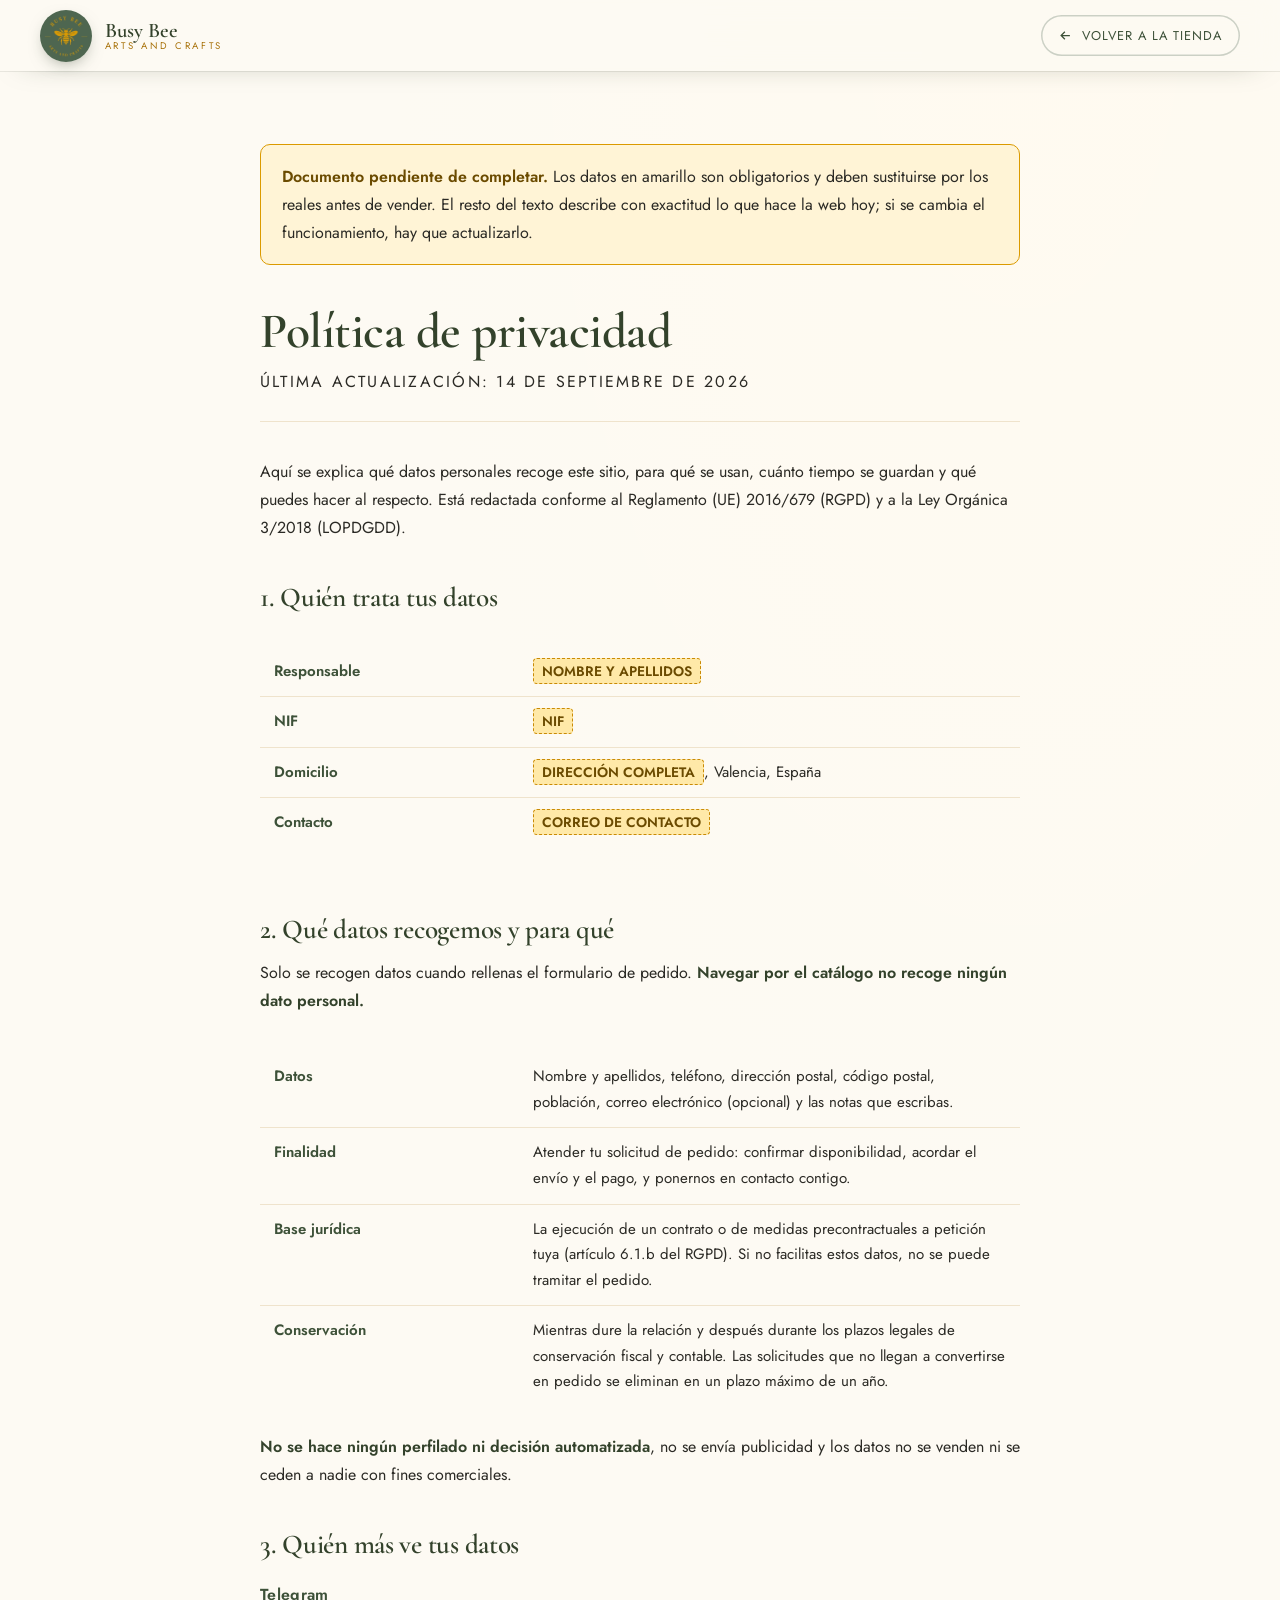
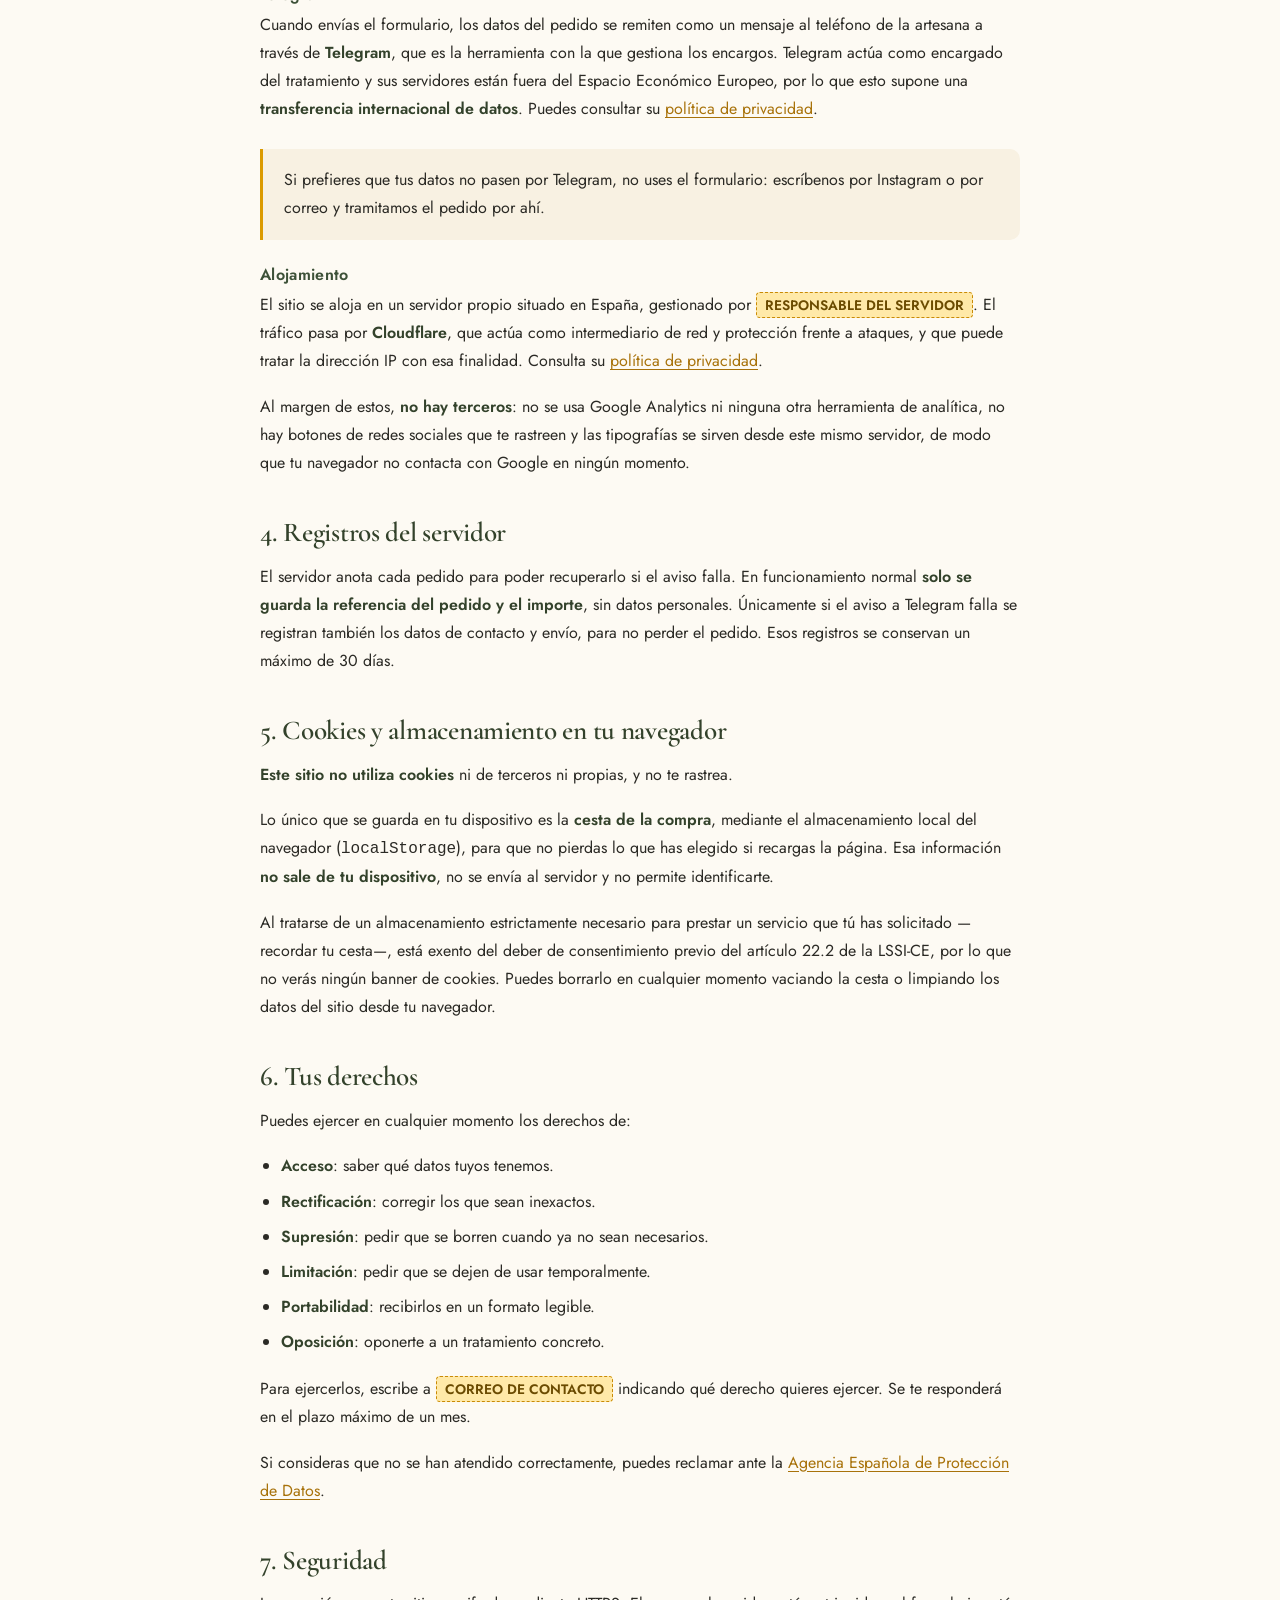
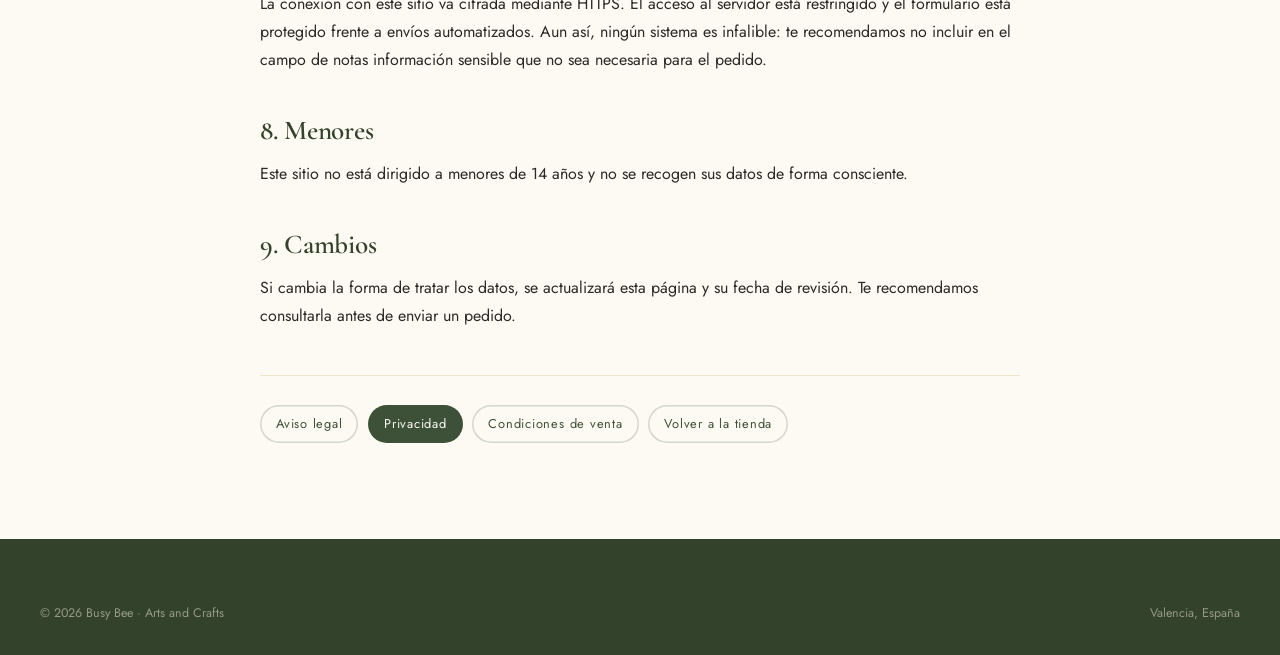
==== public/privacidad.html @ 86639391 "Documentos legales, fuentes propias y minimización de datos Se añaden las tres páginas que exige ven" ====
<!DOCTYPE html>
<html lang="es">
<head>
<meta charset="utf-8">
<meta name="viewport" content="width=device-width,initial-scale=1">
<title>Política de privacidad · Busy Bee</title>
<meta name="description" content="Qué datos recoge busybee.loco-space.com, para qué se usan, con quién se comparten y cómo ejercer tus derechos.">
<meta name="robots" content="noindex,follow">
<meta name="theme-color" content="#3d5138">
<link rel="icon" href="assets/img/logo.jpg">
<link rel="stylesheet" href="assets/css/fuentes.css">
<link rel="stylesheet" href="assets/css/style.css">
</head>
<body>

<header class="cabecera pegada">
  <div class="contenedor cabecera__fila">
    <a href="/" class="marca" aria-label="Busy Bee, inicio">
      <img class="marca__logo" src="assets/img/logo.jpg" alt="" width="52" height="52">
      <span class="marca__texto">
        <span class="marca__nombre">Busy Bee</span>
        <span class="marca__lema">Arts and Crafts</span>
      </span>
    </a>
    <a href="/" class="volver">
      <svg viewBox="0 0 24 24" fill="none" stroke="currentColor" stroke-width="2" aria-hidden="true"><path d="M19 12H5M11 18l-6-6 6-6"/></svg>
      Volver a la tienda
    </a>
  </div>
</header>

<main class="doc">
  <div class="doc__caja">

    <div class="borrador">
      <p><strong>Documento pendiente de completar.</strong> Los datos en amarillo son
      obligatorios y deben sustituirse por los reales antes de vender. El resto del
      texto describe con exactitud lo que hace la web hoy; si se cambia el
      funcionamiento, hay que actualizarlo.</p>
    </div>

    <h1>Política de privacidad</h1>
    <p class="doc__fecha">Última actualización: 14 de septiembre de 2026</p>

    <p>
      Aquí se explica qué datos personales recoge este sitio, para qué se usan, cuánto
      tiempo se guardan y qué puedes hacer al respecto. Está redactada conforme al
      Reglamento (UE) 2016/679 (RGPD) y a la Ley Orgánica 3/2018 (LOPDGDD).
    </p>

    <h2>1. Quién trata tus datos</h2>
    <div class="tabla-envoltorio">
      <table>
        <tbody>
          <tr><th>Responsable</th><td><span class="pendiente">NOMBRE Y APELLIDOS</span></td></tr>
          <tr><th>NIF</th><td><span class="pendiente">NIF</span></td></tr>
          <tr><th>Domicilio</th><td><span class="pendiente">DIRECCIÓN COMPLETA</span>, Valencia, España</td></tr>
          <tr><th>Contacto</th><td><span class="pendiente">CORREO DE CONTACTO</span></td></tr>
        </tbody>
      </table>
    </div>

    <h2>2. Qué datos recogemos y para qué</h2>
    <p>
      Solo se recogen datos cuando rellenas el formulario de pedido. <strong>Navegar por
      el catálogo no recoge ningún dato personal.</strong>
    </p>

    <div class="tabla-envoltorio">
      <table>
        <tbody>
          <tr>
            <th>Datos</th>
            <td>Nombre y apellidos, teléfono, dirección postal, código postal, población,
            correo electrónico (opcional) y las notas que escribas.</td>
          </tr>
          <tr>
            <th>Finalidad</th>
            <td>Atender tu solicitud de pedido: confirmar disponibilidad, acordar el envío
            y el pago, y ponernos en contacto contigo.</td>
          </tr>
          <tr>
            <th>Base jurídica</th>
            <td>La ejecución de un contrato o de medidas precontractuales a petición
            tuya (artículo 6.1.b del RGPD). Si no facilitas estos datos, no se puede
            tramitar el pedido.</td>
          </tr>
          <tr>
            <th>Conservación</th>
            <td>Mientras dure la relación y después durante los plazos legales de
            conservación fiscal y contable. Las solicitudes que no llegan a convertirse
            en pedido se eliminan en un plazo máximo de un año.</td>
          </tr>
        </tbody>
      </table>
    </div>

    <p>
      <strong>No se hace ningún perfilado ni decisión automatizada</strong>, no se envía
      publicidad y los datos no se venden ni se ceden a nadie con fines comerciales.
    </p>

    <h2>3. Quién más ve tus datos</h2>

    <h3>Telegram</h3>
    <p>
      Cuando envías el formulario, los datos del pedido se remiten como un mensaje al
      teléfono de la artesana a través de <strong>Telegram</strong>, que es la
      herramienta con la que gestiona los encargos. Telegram actúa como encargado del
      tratamiento y sus servidores están fuera del Espacio Económico Europeo, por lo que
      esto supone una <strong>transferencia internacional de datos</strong>. Puedes
      consultar su
      <a href="https://telegram.org/privacy" target="_blank" rel="noopener noreferrer">política de privacidad</a>.
    </p>
    <div class="doc__nota">
      <p>
        Si prefieres que tus datos no pasen por Telegram, no uses el formulario:
        escríbenos por Instagram o por correo y tramitamos el pedido por ahí.
      </p>
    </div>

    <h3>Alojamiento</h3>
    <p>
      El sitio se aloja en un servidor propio situado en España, gestionado por
      <span class="pendiente">RESPONSABLE DEL SERVIDOR</span>. El tráfico pasa por
      <strong>Cloudflare</strong>, que actúa como intermediario de red y protección
      frente a ataques, y que puede tratar la dirección IP con esa finalidad. Consulta su
      <a href="https://www.cloudflare.com/privacypolicy/" target="_blank" rel="noopener noreferrer">política de privacidad</a>.
    </p>
    <p>
      Al margen de estos, <strong>no hay terceros</strong>: no se usa Google Analytics ni
      ninguna otra herramienta de analítica, no hay botones de redes sociales que te
      rastreen y las tipografías se sirven desde este mismo servidor, de modo que tu
      navegador no contacta con Google en ningún momento.
    </p>

    <h2>4. Registros del servidor</h2>
    <p>
      El servidor anota cada pedido para poder recuperarlo si el aviso falla. En
      funcionamiento normal <strong>solo se guarda la referencia del pedido y el
      importe</strong>, sin datos personales. Únicamente si el aviso a Telegram falla se
      registran también los datos de contacto y envío, para no perder el pedido. Esos
      registros se conservan un máximo de 30 días.
    </p>

    <h2>5. Cookies y almacenamiento en tu navegador</h2>
    <p>
      <strong>Este sitio no utiliza cookies</strong> ni de terceros ni propias, y no te
      rastrea.
    </p>
    <p>
      Lo único que se guarda en tu dispositivo es la <strong>cesta de la compra</strong>,
      mediante el almacenamiento local del navegador (<code>localStorage</code>), para
      que no pierdas lo que has elegido si recargas la página. Esa información
      <strong>no sale de tu dispositivo</strong>, no se envía al servidor y no permite
      identificarte.
    </p>
    <p>
      Al tratarse de un almacenamiento estrictamente necesario para prestar un servicio
      que tú has solicitado —recordar tu cesta—, está exento del deber de consentimiento
      previo del artículo 22.2 de la LSSI-CE, por lo que no verás ningún banner de
      cookies. Puedes borrarlo en cualquier momento vaciando la cesta o limpiando los
      datos del sitio desde tu navegador.
    </p>

    <h2>6. Tus derechos</h2>
    <p>Puedes ejercer en cualquier momento los derechos de:</p>
    <ul>
      <li><strong>Acceso</strong>: saber qué datos tuyos tenemos.</li>
      <li><strong>Rectificación</strong>: corregir los que sean inexactos.</li>
      <li><strong>Supresión</strong>: pedir que se borren cuando ya no sean necesarios.</li>
      <li><strong>Limitación</strong>: pedir que se dejen de usar temporalmente.</li>
      <li><strong>Portabilidad</strong>: recibirlos en un formato legible.</li>
      <li><strong>Oposición</strong>: oponerte a un tratamiento concreto.</li>
    </ul>
    <p>
      Para ejercerlos, escribe a <span class="pendiente">CORREO DE CONTACTO</span>
      indicando qué derecho quieres ejercer. Se te responderá en el plazo máximo de un mes.
    </p>
    <p>
      Si consideras que no se han atendido correctamente, puedes reclamar ante la
      <a href="https://www.aepd.es" target="_blank" rel="noopener noreferrer">Agencia Española de Protección de Datos</a>.
    </p>

    <h2>7. Seguridad</h2>
    <p>
      La conexión con este sitio va cifrada mediante HTTPS. El acceso al servidor está
      restringido y el formulario está protegido frente a envíos automatizados. Aun así,
      ningún sistema es infalible: te recomendamos no incluir en el campo de notas
      información sensible que no sea necesaria para el pedido.
    </p>

    <h2>8. Menores</h2>
    <p>
      Este sitio no está dirigido a menores de 14 años y no se recogen sus datos de
      forma consciente.
    </p>

    <h2>9. Cambios</h2>
    <p>
      Si cambia la forma de tratar los datos, se actualizará esta página y su fecha de
      revisión. Te recomendamos consultarla antes de enviar un pedido.
    </p>

    <nav class="doc__indice">
      <a href="/aviso-legal">Aviso legal</a>
      <a href="/privacidad" aria-current="page">Privacidad</a>
      <a href="/condiciones">Condiciones de venta</a>
      <a href="/">Volver a la tienda</a>
    </nav>

  </div>
</main>

<footer class="pie">
  <div class="contenedor">
    <div class="pie__base" style="border-top:0;padding-top:0">
      <span>© <span id="anio">2026</span> Busy Bee · Arts and Crafts</span>
      <span>Valencia, España</span>
    </div>
  </div>
</footer>

<script>document.getElementById('anio').textContent = new Date().getFullYear();</script>
</body>
</html>
---- public/assets/css/fuentes.css ----
/* ==========================================================================
   Tipografias alojadas en el propio servidor.
   Antes se cargaban desde Google, lo que enviaba la direccion IP de cada
   visitante a un tercero sin su consentimiento. Sirviendolas desde aqui,
   ningun dato del visitante sale de este dominio.
   ========================================================================== */

@font-face{
  font-family:'Cormorant Garamond';
  font-style:italic;
  font-weight:400;
  font-display:swap;
  src:url('../fonts/cormorant-garamond-400-italic-latin-ext.woff2') format('woff2');
  unicode-range: U+0100-02BA, U+02BD-02C5, U+02C7-02CC, U+02CE-02D7, U+02DD-02FF, U+0304, U+0308, U+0329, U+1D00-1DBF, U+1E00-1E9F, U+1EF2-1EFF, U+2020, U+20A0-20AB, U+20AD-20C0, U+2113, U+2C60-2C7F, U+A720-A7FF;
}
@font-face{
  font-family:'Cormorant Garamond';
  font-style:italic;
  font-weight:400;
  font-display:swap;
  src:url('../fonts/cormorant-garamond-400-italic-latin.woff2') format('woff2');
  unicode-range: U+0000-00FF, U+0131, U+0152-0153, U+02BB-02BC, U+02C6, U+02DA, U+02DC, U+0304, U+0308, U+0329, U+2000-206F, U+20AC, U+2122, U+2191, U+2193, U+2212, U+2215, U+FEFF, U+FFFD;
}
@font-face{
  font-family:'Cormorant Garamond';
  font-style:italic;
  font-weight:600;
  font-display:swap;
  src:url('../fonts/cormorant-garamond-600-italic-latin-ext.woff2') format('woff2');
  unicode-range: U+0100-02BA, U+02BD-02C5, U+02C7-02CC, U+02CE-02D7, U+02DD-02FF, U+0304, U+0308, U+0329, U+1D00-1DBF, U+1E00-1E9F, U+1EF2-1EFF, U+2020, U+20A0-20AB, U+20AD-20C0, U+2113, U+2C60-2C7F, U+A720-A7FF;
}
@font-face{
  font-family:'Cormorant Garamond';
  font-style:italic;
  font-weight:600;
  font-display:swap;
  src:url('../fonts/cormorant-garamond-600-italic-latin.woff2') format('woff2');
  unicode-range: U+0000-00FF, U+0131, U+0152-0153, U+02BB-02BC, U+02C6, U+02DA, U+02DC, U+0304, U+0308, U+0329, U+2000-206F, U+20AC, U+2122, U+2191, U+2193, U+2212, U+2215, U+FEFF, U+FFFD;
}
@font-face{
  font-family:'Cormorant Garamond';
  font-style:normal;
  font-weight:400;
  font-display:swap;
  src:url('../fonts/cormorant-garamond-400-latin-ext.woff2') format('woff2');
  unicode-range: U+0100-02BA, U+02BD-02C5, U+02C7-02CC, U+02CE-02D7, U+02DD-02FF, U+0304, U+0308, U+0329, U+1D00-1DBF, U+1E00-1E9F, U+1EF2-1EFF, U+2020, U+20A0-20AB, U+20AD-20C0, U+2113, U+2C60-2C7F, U+A720-A7FF;
}
@font-face{
  font-family:'Cormorant Garamond';
  font-style:normal;
  font-weight:400;
  font-display:swap;
  src:url('../fonts/cormorant-garamond-400-latin.woff2') format('woff2');
  unicode-range: U+0000-00FF, U+0131, U+0152-0153, U+02BB-02BC, U+02C6, U+02DA, U+02DC, U+0304, U+0308, U+0329, U+2000-206F, U+20AC, U+2122, U+2191, U+2193, U+2212, U+2215, U+FEFF, U+FFFD;
}
@font-face{
  font-family:'Cormorant Garamond';
  font-style:normal;
  font-weight:600;
  font-display:swap;
  src:url('../fonts/cormorant-garamond-600-latin-ext.woff2') format('woff2');
  unicode-range: U+0100-02BA, U+02BD-02C5, U+02C7-02CC, U+02CE-02D7, U+02DD-02FF, U+0304, U+0308, U+0329, U+1D00-1DBF, U+1E00-1E9F, U+1EF2-1EFF, U+2020, U+20A0-20AB, U+20AD-20C0, U+2113, U+2C60-2C7F, U+A720-A7FF;
}
@font-face{
  font-family:'Cormorant Garamond';
  font-style:normal;
  font-weight:600;
  font-display:swap;
  src:url('../fonts/cormorant-garamond-600-latin.woff2') format('woff2');
  unicode-range: U+0000-00FF, U+0131, U+0152-0153, U+02BB-02BC, U+02C6, U+02DA, U+02DC, U+0304, U+0308, U+0329, U+2000-206F, U+20AC, U+2122, U+2191, U+2193, U+2212, U+2215, U+FEFF, U+FFFD;
}
@font-face{
  font-family:'Jost';
  font-style:normal;
  font-weight:300;
  font-display:swap;
  src:url('../fonts/jost-300-latin-ext.woff2') format('woff2');
  unicode-range: U+0100-02BA, U+02BD-02C5, U+02C7-02CC, U+02CE-02D7, U+02DD-02FF, U+0304, U+0308, U+0329, U+1D00-1DBF, U+1E00-1E9F, U+1EF2-1EFF, U+2020, U+20A0-20AB, U+20AD-20C0, U+2113, U+2C60-2C7F, U+A720-A7FF;
}
@font-face{
  font-family:'Jost';
  font-style:normal;
  font-weight:300;
  font-display:swap;
  src:url('../fonts/jost-300-latin.woff2') format('woff2');
  unicode-range: U+0000-00FF, U+0131, U+0152-0153, U+02BB-02BC, U+02C6, U+02DA, U+02DC, U+0304, U+0308, U+0329, U+2000-206F, U+20AC, U+2122, U+2191, U+2193, U+2212, U+2215, U+FEFF, U+FFFD;
}
@font-face{
  font-family:'Jost';
  font-style:normal;
  font-weight:400;
  font-display:swap;
  src:url('../fonts/jost-400-latin-ext.woff2') format('woff2');
  unicode-range: U+0100-02BA, U+02BD-02C5, U+02C7-02CC, U+02CE-02D7, U+02DD-02FF, U+0304, U+0308, U+0329, U+1D00-1DBF, U+1E00-1E9F, U+1EF2-1EFF, U+2020, U+20A0-20AB, U+20AD-20C0, U+2113, U+2C60-2C7F, U+A720-A7FF;
}
@font-face{
  font-family:'Jost';
  font-style:normal;
  font-weight:400;
  font-display:swap;
  src:url('../fonts/jost-400-latin.woff2') format('woff2');
  unicode-range: U+0000-00FF, U+0131, U+0152-0153, U+02BB-02BC, U+02C6, U+02DA, U+02DC, U+0304, U+0308, U+0329, U+2000-206F, U+20AC, U+2122, U+2191, U+2193, U+2212, U+2215, U+FEFF, U+FFFD;
}
@font-face{
  font-family:'Jost';
  font-style:normal;
  font-weight:500;
  font-display:swap;
  src:url('../fonts/jost-500-latin-ext.woff2') format('woff2');
  unicode-range: U+0100-02BA, U+02BD-02C5, U+02C7-02CC, U+02CE-02D7, U+02DD-02FF, U+0304, U+0308, U+0329, U+1D00-1DBF, U+1E00-1E9F, U+1EF2-1EFF, U+2020, U+20A0-20AB, U+20AD-20C0, U+2113, U+2C60-2C7F, U+A720-A7FF;
}
@font-face{
  font-family:'Jost';
  font-style:normal;
  font-weight:500;
  font-display:swap;
  src:url('../fonts/jost-500-latin.woff2') format('woff2');
  unicode-range: U+0000-00FF, U+0131, U+0152-0153, U+02BB-02BC, U+02C6, U+02DA, U+02DC, U+0304, U+0308, U+0329, U+2000-206F, U+20AC, U+2122, U+2191, U+2193, U+2212, U+2215, U+FEFF, U+FFFD;
}
@font-face{
  font-family:'Jost';
  font-style:normal;
  font-weight:600;
  font-display:swap;
  src:url('../fonts/jost-600-latin-ext.woff2') format('woff2');
  unicode-range: U+0100-02BA, U+02BD-02C5, U+02C7-02CC, U+02CE-02D7, U+02DD-02FF, U+0304, U+0308, U+0329, U+1D00-1DBF, U+1E00-1E9F, U+1EF2-1EFF, U+2020, U+20A0-20AB, U+20AD-20C0, U+2113, U+2C60-2C7F, U+A720-A7FF;
}
@font-face{
  font-family:'Jost';
  font-style:normal;
  font-weight:600;
  font-display:swap;
  src:url('../fonts/jost-600-latin.woff2') format('woff2');
  unicode-range: U+0000-00FF, U+0131, U+0152-0153, U+02BB-02BC, U+02C6, U+02DA, U+02DC, U+0304, U+0308, U+0329, U+2000-206F, U+20AC, U+2122, U+2191, U+2193, U+2212, U+2215, U+FEFF, U+FFFD;
}
---- public/assets/css/style.css ----
/* ==========================================================================
   Busy Bee · Arts and Crafts — velas artesanales de cera de abeja
   Paleta tomada del logotipo: verde oliva #4E6650 y dorado miel #DB9A00
   ========================================================================== */

:root{
  /* --- color --- */
  --verde-900:#26331f;
  --verde-800:#33422b;
  --verde-700:#3d5138;
  --verde-600:#4e6650;
  --verde-400:#7d9575;
  --verde-200:#c3d2bb;

  --miel-700:#a8720a;
  --miel-600:#c98a06;
  --miel-500:#db9a00;
  --miel-400:#eab647;
  --miel-300:#f3cf7a;
  --miel-100:#fbeccd;

  --cera-50:#fdfaf3;
  --cera-100:#f8f1e2;
  --cera-200:#efe3cc;
  --corteza:#5a4630;

  --tinta:#2b2a25;
  --tinta-suave:#5f5c52;

  /* --- tipografia --- */
  --serif:"Cormorant Garamond",Georgia,"Times New Roman",serif;
  --sans:"Jost",-apple-system,BlinkMacSystemFont,"Segoe UI",Roboto,sans-serif;

  /* --- ritmo --- */
  --radio:18px;
  --radio-s:10px;
  --sombra:0 18px 40px -22px rgba(38,51,31,.45);
  --sombra-alta:0 30px 60px -26px rgba(38,51,31,.55);
  --contenedor:1200px;
  --transicion:.45s cubic-bezier(.22,.61,.36,1);
}

*,*::before,*::after{box-sizing:border-box}

html{scroll-behavior:smooth;scroll-padding-top:88px}

body{
  margin:0;
  font-family:var(--sans);
  font-size:17px;
  line-height:1.7;
  color:var(--tinta);
  background:var(--cera-50);
  overflow-x:hidden;
  -webkit-font-smoothing:antialiased;
}

img{max-width:100%;display:block}
a{color:inherit;text-decoration:none}
button{font:inherit;cursor:pointer;border:0;background:none;color:inherit}

h1,h2,h3,h4{
  font-family:var(--serif);
  font-weight:600;
  line-height:1.1;
  margin:0;
  letter-spacing:-.01em;
}
h1{font-size:clamp(2.9rem,7vw,5.2rem)}
h2{font-size:clamp(2.1rem,4.4vw,3.3rem)}
h3{font-size:clamp(1.35rem,2vw,1.65rem)}

p{margin:0 0 1.1em}

.contenedor{width:min(100% - 2.6rem,var(--contenedor));margin-inline:auto}

.seccion{padding:clamp(4.5rem,9vw,7.5rem) 0;position:relative}

/* Antetitulo en versalitas con filete */
.antetitulo{
  font-family:var(--sans);
  font-size:.76rem;
  font-weight:500;
  letter-spacing:.26em;
  text-transform:uppercase;
  color:var(--miel-700);
  display:inline-flex;
  align-items:center;
  gap:.75rem;
  margin-bottom:1.1rem;
}
.antetitulo::before{
  content:"";width:34px;height:1px;background:currentColor;opacity:.55;
}

.entradilla{
  font-size:1.08rem;
  color:var(--tinta-suave);
  max-width:56ch;
}

/* --------------------------------------------------------------------------
   Botones
   -------------------------------------------------------------------------- */
.btn{
  --bg:var(--verde-700);
  --fg:var(--cera-50);
  display:inline-flex;align-items:center;gap:.6rem;
  padding:.95rem 1.9rem;
  border-radius:999px;
  background:var(--bg);
  color:var(--fg);
  font-size:.9rem;font-weight:500;
  letter-spacing:.06em;text-transform:uppercase;
  position:relative;overflow:hidden;
  transition:transform var(--transicion),box-shadow var(--transicion),background var(--transicion);
  box-shadow:0 10px 24px -14px rgba(38,51,31,.8);
}
.btn:hover{transform:translateY(-3px);box-shadow:0 18px 32px -16px rgba(38,51,31,.75)}
.btn:active{transform:translateY(-1px)}
.btn--miel{--bg:var(--miel-500);--fg:var(--verde-900)}
.btn--miel:hover{--bg:var(--miel-400)}
.btn--linea{--bg:transparent;--fg:var(--verde-700);box-shadow:inset 0 0 0 1.5px currentColor}
.btn--linea:hover{--bg:var(--verde-700);--fg:var(--cera-50);box-shadow:0 18px 32px -16px rgba(38,51,31,.6)}

/* Brillo de miel que recorre el boton */
.btn::after{
  content:"";position:absolute;inset:0;
  background:linear-gradient(110deg,transparent 30%,rgba(255,255,255,.35) 48%,transparent 62%);
  transform:translateX(-120%);
}
.btn:hover::after{transform:translateX(120%);transition:transform .85s ease}

/* --------------------------------------------------------------------------
   Cabecera
   -------------------------------------------------------------------------- */
.cabecera{
  position:fixed;inset:0 0 auto;z-index:80;
  padding:1.1rem 0;
  transition:background var(--transicion),box-shadow var(--transicion),padding var(--transicion);
}
.cabecera.pegada{
  background:rgba(253,250,243,.88);
  backdrop-filter:blur(14px) saturate(1.3);
  box-shadow:0 1px 0 rgba(38,51,31,.09),0 12px 30px -26px rgba(38,51,31,.5);
  padding:.6rem 0;
}
.cabecera__fila{display:flex;align-items:center;justify-content:space-between;gap:1.5rem}

.marca{display:flex;align-items:center;gap:.8rem}
.marca__logo{
  width:52px;height:52px;border-radius:50%;
  box-shadow:0 6px 18px -8px rgba(38,51,31,.6);
  transition:transform var(--transicion);
}
.marca:hover .marca__logo{transform:rotate(-8deg) scale(1.06)}
.marca__texto{display:flex;flex-direction:column;line-height:1.05}
.marca__nombre{font-family:var(--serif);font-size:1.3rem;font-weight:600;color:var(--verde-800)}
.marca__lema{font-size:.6rem;letter-spacing:.28em;text-transform:uppercase;color:var(--miel-700)}

.nav{display:flex;align-items:center;gap:2rem}
.nav a{
  font-size:.86rem;letter-spacing:.1em;text-transform:uppercase;
  color:var(--verde-800);position:relative;padding:.3rem 0;
}
.nav a::after{
  content:"";position:absolute;left:0;bottom:0;height:1.5px;width:0;
  background:var(--miel-500);transition:width var(--transicion);
}
.nav a:hover::after{width:100%}

.menu-btn{display:none;width:44px;height:44px;place-items:center}
.menu-btn span{display:block;width:22px;height:1.5px;background:var(--verde-800);position:relative;transition:var(--transicion)}
.menu-btn span::before,.menu-btn span::after{
  content:"";position:absolute;left:0;width:22px;height:1.5px;background:var(--verde-800);transition:var(--transicion);
}
.menu-btn span::before{top:-7px}
.menu-btn span::after{top:7px}
.menu-btn[aria-expanded="true"] span{background:transparent}
.menu-btn[aria-expanded="true"] span::before{top:0;transform:rotate(45deg)}
.menu-btn[aria-expanded="true"] span::after{top:0;transform:rotate(-45deg)}

/* --------------------------------------------------------------------------
   Portada
   -------------------------------------------------------------------------- */
.portada{
  position:relative;min-height:100svh;
  display:grid;place-items:center;
  padding:9rem 0 5rem;
  background:
    radial-gradient(120% 85% at 80% 5%,#fffaf0 0%,transparent 55%),
    radial-gradient(90% 70% at 12% 90%,#eef2e6 0%,transparent 60%),
    var(--cera-50);
  overflow:hidden;
}

/* trama de panal de fondo */
.panal-fondo{
  position:absolute;inset:-10%;
  opacity:.5;
  pointer-events:none;
  -webkit-mask-image:radial-gradient(70% 60% at 50% 40%,#000 0%,transparent 78%);
          mask-image:radial-gradient(70% 60% at 50% 40%,#000 0%,transparent 78%);
}

.portada__rejilla{
  display:grid;grid-template-columns:1.05fr .95fr;gap:clamp(2rem,5vw,4.5rem);
  align-items:center;position:relative;z-index:2;
}

.portada__titulo{margin-bottom:1.4rem}
.portada__titulo em{
  font-style:italic;
  color:var(--miel-600);
  position:relative;
  display:inline-block;
}
/* subrayado dibujado a mano bajo la palabra destacada */
.portada__titulo em::after{
  content:"";position:absolute;left:-2%;right:-2%;bottom:.04em;height:.36em;
  background:linear-gradient(90deg,transparent,rgba(219,154,0,.22),rgba(219,154,0,.28),transparent);
  border-radius:50%;
  transform:scaleX(0);transform-origin:left;
  animation:trazo 1.1s .7s cubic-bezier(.22,.61,.36,1) forwards;
}
@keyframes trazo{to{transform:scaleX(1)}}

.portada__texto{font-size:1.14rem;max-width:50ch;color:var(--tinta-suave)}
.portada__acciones{display:flex;flex-wrap:wrap;gap:1rem;margin-top:2rem}

.portada__sellos{
  display:flex;flex-wrap:wrap;gap:1.6rem;margin-top:3rem;
  padding-top:1.8rem;border-top:1px solid rgba(78,102,80,.16);
}
.sello{display:flex;align-items:center;gap:.6rem;font-size:.82rem;letter-spacing:.04em;color:var(--verde-700)}
.sello svg{width:26px;height:26px;flex:none;color:var(--miel-600)}

/* Foto principal con marco de cera */
.portada__foto{position:relative;isolation:isolate}
.portada__foto img{
  border-radius:260px 260px var(--radio) var(--radio);
  box-shadow:var(--sombra-alta);
  position:relative;z-index:2;
}
.portada__foto::before{
  content:"";position:absolute;z-index:1;
  inset:-22px -22px 40px -22px;
  border-radius:280px 280px 26px 26px;
  border:1.5px solid rgba(219,154,0,.4);
}
/* disco de miel girando detras */
.portada__foto::after{
  content:"";position:absolute;z-index:0;
  width:62%;aspect-ratio:1;right:-9%;bottom:-7%;
  background:radial-gradient(circle at 35% 30%,var(--miel-300),rgba(219,154,0,.12) 68%,transparent 72%);
  border-radius:50%;
  animation:respirar 9s ease-in-out infinite;
}
@keyframes respirar{
  0%,100%{transform:scale(1) translate(0,0)}
  50%{transform:scale(1.09) translate(-10px,-14px)}
}

/* etiqueta colgante sobre la foto */
.etiqueta{
  position:absolute;z-index:3;right:-14px;top:16%;
  background:var(--cera-50);
  border:1px solid rgba(219,154,0,.45);
  border-radius:var(--radio-s);
  padding:.8rem 1.1rem;
  text-align:center;
  box-shadow:var(--sombra);
  transform-origin:top center;
  animation:colgar 5.5s ease-in-out infinite;
}
.etiqueta strong{display:block;font-family:var(--serif);font-size:1.5rem;color:var(--verde-800);line-height:1}
.etiqueta span{font-size:.64rem;letter-spacing:.2em;text-transform:uppercase;color:var(--miel-700)}
@keyframes colgar{
  0%,100%{transform:rotate(-3.5deg)}
  50%{transform:rotate(3.5deg)}
}

/* indicador de scroll */
.bajar{
  position:absolute;bottom:2rem;left:50%;translate:-50% 0;z-index:3;
  display:grid;justify-items:center;gap:.5rem;
  font-size:.64rem;letter-spacing:.24em;text-transform:uppercase;color:var(--verde-600);
}
.bajar i{display:block;width:1px;height:46px;background:linear-gradient(var(--miel-500),transparent);position:relative}
.bajar i::after{
  content:"";position:absolute;top:0;left:-2px;width:5px;height:5px;border-radius:50%;
  background:var(--miel-500);
  animation:gotear 2.4s ease-in-out infinite;
}
@keyframes gotear{
  0%{transform:translateY(0);opacity:0}
  25%{opacity:1}
  100%{transform:translateY(44px);opacity:0}
}

/* --------------------------------------------------------------------------
   Abejas y polen animados
   -------------------------------------------------------------------------- */
.enjambre{position:absolute;inset:0;pointer-events:none;z-index:3;overflow:hidden}
.abeja{
  position:absolute;width:30px;height:30px;
  offset-rotate:auto;
  will-change:transform;
}
.abeja svg{width:100%;height:100%;display:block}
.abeja .ala{
  transform-origin:60% 58%;
  animation:aletear .11s linear infinite;
}
.abeja .ala--der{transform-origin:40% 58%;animation-delay:.055s}
@keyframes aletear{
  0%,100%{transform:scaleY(1) rotate(0deg)}
  50%{transform:scaleY(.35) rotate(-12deg)}
}

.abeja--1{offset-path:path("M -60 210 C 220 90, 430 330, 700 170 S 1180 40, 1500 230");animation:volar 26s linear infinite}
.abeja--2{offset-path:path("M 1500 480 C 1150 620, 880 330, 560 500 S 130 640, -80 420");animation:volar 34s linear infinite 4s;width:22px;opacity:.85}
.abeja--3{offset-path:path("M -60 640 C 300 520, 520 740, 900 600 S 1300 700, 1520 560");animation:volar 30s linear infinite 11s;width:18px;opacity:.7}
@keyframes volar{from{offset-distance:0%}to{offset-distance:100%}}

/* motas de polen flotando */
.polen{position:absolute;inset:0;pointer-events:none;z-index:1;overflow:hidden}
.mota{
  position:absolute;border-radius:50%;
  background:radial-gradient(circle at 30% 30%,#ffe9a8,rgba(219,154,0,.35));
  box-shadow:0 0 8px rgba(219,154,0,.35);
  animation:flotar linear infinite;
  bottom:-12px;
}
@keyframes flotar{
  0%{transform:translate(0,0) scale(.6);opacity:0}
  12%{opacity:.9}
  85%{opacity:.55}
  100%{transform:translate(var(--deriva),-102vh) scale(1);opacity:0}
}

/* --------------------------------------------------------------------------
   Cinta de valores
   -------------------------------------------------------------------------- */
.cinta{
  background:var(--verde-700);
  color:var(--cera-100);
  padding:1.15rem 0;
  overflow:hidden;
  position:relative;
}
.cinta__pista{display:flex;width:max-content;animation:desfilar 38s linear infinite}
.cinta:hover .cinta__pista{animation-play-state:paused}
.cinta__grupo{display:flex;align-items:center;gap:3.2rem;padding-right:3.2rem}
.cinta__item{
  display:flex;align-items:center;gap:.7rem;white-space:nowrap;
  font-size:.82rem;letter-spacing:.18em;text-transform:uppercase;
}
.cinta__item svg{width:17px;height:17px;color:var(--miel-400);flex:none}
@keyframes desfilar{to{transform:translateX(-50%)}}

/* --------------------------------------------------------------------------
   Catalogo
   -------------------------------------------------------------------------- */
.cabecera-seccion{
  display:grid;grid-template-columns:1fr auto;gap:2rem;align-items:end;
  margin-bottom:3.2rem;
}
.cabecera-seccion--centro{grid-template-columns:1fr;text-align:center;justify-items:center}
.cabecera-seccion--centro .antetitulo::after{
  content:"";width:34px;height:1px;background:currentColor;opacity:.55;
}

.rejilla-productos{
  display:grid;
  grid-template-columns:repeat(auto-fill,minmax(280px,1fr));
  gap:clamp(1.4rem,2.4vw,2.2rem);
}

.producto{
  background:#fff;
  border-radius:var(--radio);
  overflow:hidden;
  display:flex;flex-direction:column;
  box-shadow:0 2px 0 rgba(38,51,31,.04),0 16px 34px -28px rgba(38,51,31,.5);
  transition:transform var(--transicion),box-shadow var(--transicion);
  position:relative;
}
.producto:hover{transform:translateY(-8px);box-shadow:var(--sombra-alta)}

.producto__foto{position:relative;overflow:hidden;aspect-ratio:4/5;background:var(--cera-200)}
.producto__foto img{
  width:100%;height:100%;object-fit:cover;
  transition:transform .9s cubic-bezier(.22,.61,.36,1);
}
.producto:hover .producto__foto img{transform:scale(1.07)}

/* velo de miel al pasar por encima */
.producto__foto::after{
  content:"";position:absolute;inset:0;
  background:linear-gradient(180deg,transparent 45%,rgba(219,154,0,.16),rgba(38,51,31,.32));
  opacity:0;transition:opacity var(--transicion);
}
.producto:hover .producto__foto::after{opacity:1}

.producto__insignia{
  position:absolute;z-index:2;top:.9rem;left:.9rem;
  background:var(--miel-500);color:var(--verde-900);
  font-size:.62rem;font-weight:600;letter-spacing:.16em;text-transform:uppercase;
  padding:.38rem .8rem;border-radius:999px;
  box-shadow:0 6px 16px -8px rgba(38,51,31,.7);
}
.producto__insignia--verde{background:var(--verde-600);color:var(--cera-50)}

.producto__cuerpo{padding:1.5rem 1.5rem 1.7rem;display:flex;flex-direction:column;flex:1;gap:.55rem}
.producto__nombre{font-size:1.4rem;color:var(--verde-800)}
.producto__detalle{font-size:.9rem;color:var(--tinta-suave);margin:0;flex:1}
.producto__ficha{
  display:flex;flex-wrap:wrap;gap:.4rem;margin:.2rem 0 .3rem;
}
.producto__ficha span{
  font-size:.68rem;letter-spacing:.08em;text-transform:uppercase;
  background:var(--cera-100);color:var(--verde-700);
  padding:.28rem .65rem;border-radius:999px;
}
.producto__pie{
  display:flex;align-items:center;justify-content:space-between;gap:1rem;
  margin-top:.6rem;padding-top:1rem;border-top:1px solid var(--cera-200);
}
.producto__precio{font-family:var(--serif);font-size:1.75rem;color:var(--verde-800);line-height:1}
.producto__precio small{font-family:var(--sans);font-size:.7rem;letter-spacing:.1em;color:var(--tinta-suave);display:block;text-transform:uppercase}

.btn-anadir{
  display:inline-flex;align-items:center;gap:.5rem;
  padding:.68rem 1.15rem;border-radius:999px;
  background:var(--verde-700);color:var(--cera-50);
  font-size:.76rem;letter-spacing:.1em;text-transform:uppercase;
  transition:background var(--transicion),transform var(--transicion);
}
.btn-anadir:hover{background:var(--miel-500);color:var(--verde-900);transform:scale(1.04)}
.btn-anadir svg{width:15px;height:15px}

/* --------------------------------------------------------------------------
   Ritual 11 · 22
   -------------------------------------------------------------------------- */
.ritual{
  background:
    radial-gradient(100% 100% at 80% 0%,var(--verde-700) 0%,transparent 60%),
    var(--verde-800);
  color:var(--cera-100);
  overflow:hidden;
}
.ritual__rejilla{
  display:grid;grid-template-columns:.95fr 1.05fr;gap:clamp(2.5rem,6vw,5rem);align-items:center;
}
.ritual h2{color:var(--cera-50)}
.ritual .antetitulo{color:var(--miel-400)}
.ritual p{color:rgba(248,241,226,.78)}

.ritual__fechas{display:flex;gap:1.2rem;margin:2.2rem 0}
.fecha{
  flex:1;text-align:center;
  padding:1.4rem .8rem;
  border:1px solid rgba(219,154,0,.32);
  border-radius:var(--radio);
  background:rgba(255,255,255,.04);
  transition:background var(--transicion),border-color var(--transicion),transform var(--transicion);
}
.fecha:hover{background:rgba(219,154,0,.12);border-color:var(--miel-400);transform:translateY(-4px)}
.fecha strong{display:block;font-family:var(--serif);font-size:3.1rem;color:var(--miel-400);line-height:1}
.fecha span{font-size:.68rem;letter-spacing:.2em;text-transform:uppercase;color:rgba(248,241,226,.6)}

/* Vela con llama viva, dibujada en CSS */
.escena-vela{display:grid;place-items:end center;min-height:420px;position:relative}
.halo{
  position:absolute;bottom:120px;width:min(420px,80%);aspect-ratio:1;
  background:radial-gradient(circle,rgba(255,196,74,.28) 0%,rgba(255,170,40,.1) 38%,transparent 68%);
  border-radius:50%;
  animation:latir 4.5s ease-in-out infinite;
}
@keyframes latir{
  0%,100%{transform:scale(1);opacity:.85}
  50%{transform:scale(1.12);opacity:1}
}

.vela{position:relative;width:150px;z-index:2}
.vela__cuerpo{
  height:230px;border-radius:12px 12px 16px 16px;
  background:
    repeating-linear-gradient(0deg,rgba(255,255,255,.07) 0 2px,transparent 2px 13px),
    linear-gradient(100deg,#c6871a 0%,#f0bc4e 26%,#ffdc93 46%,#e7a72c 72%,#b8760f 100%);
  box-shadow:inset 0 -14px 26px rgba(120,72,0,.4),0 22px 40px -20px rgba(0,0,0,.6);
  position:relative;
}
/* cera derramada por el borde */
.vela__cuerpo::before{
  content:"";position:absolute;inset:0 0 auto;height:16px;
  border-radius:50%;
  background:linear-gradient(#ffeec2,#edb752);
  transform:translateY(-46%);
  box-shadow:0 3px 7px rgba(120,72,0,.28);
}
.vela__cuerpo::after{
  content:"";position:absolute;left:12%;top:-4px;width:16px;height:60px;
  border-radius:0 0 9px 9px;
  background:linear-gradient(#ffeec2,#e9b84f);
  opacity:.92;
}
.vela__mecha{
  position:absolute;left:50%;top:-16px;translate:-50% 0;
  width:2.5px;height:18px;border-radius:2px;
  background:linear-gradient(#3a2b16,#171208);
}
.vela__llama{
  position:absolute;left:50%;top:-72px;
  width:30px;height:62px;
  border-radius:50% 50% 48% 48% / 68% 68% 32% 32%;
  background:radial-gradient(ellipse at 50% 78%,#fff6d0 0%,#ffd14f 26%,#ff9d1c 58%,rgba(255,120,20,.35) 82%,transparent 100%);
  filter:blur(.4px);
  transform-origin:50% 100%;
  animation:titilar 2.6s ease-in-out infinite;
  mix-blend-mode:screen;
}
.vela__llama::after{
  content:"";position:absolute;left:50%;bottom:6px;translate:-50% 0;
  width:11px;height:24px;border-radius:50% 50% 45% 45% / 62% 62% 38% 38%;
  background:radial-gradient(ellipse at 50% 70%,#9fd8ff 0%,#5fa9e8 55%,transparent 78%);
  opacity:.75;
}
@keyframes titilar{
  0%,100%{transform:translateX(-50%) scale(1,1) skewX(0deg)}
  20%{transform:translateX(-50%) scale(.95,1.06) skewX(2.5deg)}
  40%{transform:translateX(-50%) scale(1.04,.95) skewX(-2deg)}
  60%{transform:translateX(-50%) scale(.97,1.04) skewX(1.5deg)}
  80%{transform:translateX(-50%) scale(1.02,.98) skewX(-1deg)}
}

/* --------------------------------------------------------------------------
   Proceso
   -------------------------------------------------------------------------- */
.pasos{
  display:grid;grid-template-columns:repeat(auto-fit,minmax(240px,1fr));
  gap:clamp(1.5rem,3vw,2.4rem);
  counter-reset:paso;
}
.paso{position:relative;counter-increment:paso}
.paso__foto{
  border-radius:var(--radio);overflow:hidden;aspect-ratio:4/3;margin-bottom:1.3rem;
  box-shadow:var(--sombra);position:relative;
}
.paso__foto img{width:100%;height:100%;object-fit:cover;transition:transform .9s cubic-bezier(.22,.61,.36,1)}
.paso:hover .paso__foto img{transform:scale(1.06)}
.paso__foto::before{
  content:counter(paso,decimal-leading-zero);
  position:absolute;z-index:2;left:1rem;bottom:1rem;
  font-family:var(--serif);font-size:2.6rem;line-height:1;
  color:var(--cera-50);text-shadow:0 3px 14px rgba(0,0,0,.5);
}
.paso h3{color:var(--verde-800);margin-bottom:.5rem}
.paso p{font-size:.94rem;color:var(--tinta-suave);margin:0}

/* --------------------------------------------------------------------------
   Sobre la artesana
   -------------------------------------------------------------------------- */
.sobre{background:var(--cera-100);position:relative;overflow:hidden}
.sobre__rejilla{display:grid;grid-template-columns:1fr 1fr;gap:clamp(2.5rem,6vw,5rem);align-items:center}
.sobre__fotos{display:grid;grid-template-columns:1fr 1fr;gap:1rem}
.sobre__fotos img{border-radius:var(--radio);box-shadow:var(--sombra);height:100%;width:100%;object-fit:cover}
.sobre__fotos img:first-child{grid-row:span 2;aspect-ratio:3/4}
.sobre__fotos img:not(:first-child){aspect-ratio:1}

.firma{
  font-family:var(--serif);font-style:italic;font-size:1.6rem;
  color:var(--verde-700);margin-top:1.6rem;
}
.cita{
  font-family:var(--serif);font-size:clamp(1.5rem,2.4vw,2rem);
  font-style:italic;line-height:1.35;color:var(--verde-800);
  padding-left:1.6rem;border-left:2px solid var(--miel-500);
  margin:0 0 1.6rem;
}

/* --------------------------------------------------------------------------
   Galeria del jardin
   -------------------------------------------------------------------------- */
.mosaico{
  display:grid;grid-template-columns:repeat(4,1fr);
  grid-auto-rows:200px;gap:1rem;
}
.mosaico figure{margin:0;border-radius:var(--radio);overflow:hidden;position:relative;box-shadow:var(--sombra)}
.mosaico img{width:100%;height:100%;object-fit:cover;transition:transform 1s cubic-bezier(.22,.61,.36,1)}
.mosaico figure:hover img{transform:scale(1.08)}
.mosaico figcaption{
  position:absolute;inset:auto 0 0;padding:1.6rem 1.1rem .9rem;
  background:linear-gradient(transparent,rgba(38,51,31,.75));
  color:var(--cera-50);font-size:.78rem;letter-spacing:.12em;text-transform:uppercase;
  opacity:0;transform:translateY(8px);transition:var(--transicion);
}
.mosaico figure:hover figcaption{opacity:1;transform:translateY(0)}
.mosaico .ancho-2{grid-column:span 2}
.mosaico .alto-2{grid-row:span 2}

/* --------------------------------------------------------------------------
   Pedido
   -------------------------------------------------------------------------- */
.pedido{position:relative;background:var(--verde-900);color:var(--cera-100);overflow:hidden}
.pedido__fondo{
  position:absolute;inset:0;object-fit:cover;width:100%;height:100%;
  opacity:.28;filter:saturate(.8);
}
.pedido__velo{position:absolute;inset:0;background:linear-gradient(105deg,var(--verde-900) 22%,rgba(38,51,31,.72) 62%,rgba(38,51,31,.45))}
.pedido .contenedor{position:relative;z-index:2}
.pedido h2{color:var(--cera-50)}
.pedido .antetitulo{color:var(--miel-400)}
.pedido p{color:rgba(248,241,226,.8)}

.canales{display:grid;gap:.9rem;margin-top:2rem}
.canales--fila{grid-template-columns:repeat(3,1fr);gap:1.1rem;margin-top:0}
.canales--fila .canal{flex-direction:column;align-items:flex-start;gap:.9rem;padding:1.5rem 1.4rem}
.canales--fila .canal:hover{transform:translateY(-4px)}
.remate{text-align:center;margin:2.8rem 0 0}
.remate .btn{width:auto}
.canal{
  display:flex;align-items:center;gap:1rem;
  padding:1rem 1.2rem;border-radius:var(--radio-s);
  background:rgba(255,255,255,.06);
  border:1px solid rgba(255,255,255,.09);
  transition:background var(--transicion),transform var(--transicion),border-color var(--transicion);
}
.canal:hover{background:rgba(219,154,0,.14);border-color:rgba(219,154,0,.5);transform:translateX(6px)}
.canal svg{width:22px;height:22px;color:var(--miel-400);flex:none}
.canal b{display:block;font-weight:500;font-size:.95rem;color:var(--cera-50)}
.canal small{color:rgba(248,241,226,.6);font-size:.8rem}

.campo{margin-bottom:1.1rem}
.campo label{
  display:block;font-size:.72rem;letter-spacing:.14em;text-transform:uppercase;
  color:var(--verde-700);margin-bottom:.45rem;
}
.campo input,.campo textarea,.campo select{
  width:100%;padding:.85rem 1rem;
  border:1px solid var(--cera-200);border-radius:var(--radio-s);
  background:#fff;font:inherit;font-size:.95rem;color:var(--tinta);
  transition:border-color var(--transicion),box-shadow var(--transicion);
}
.campo input:focus,.campo textarea:focus,.campo select:focus{
  outline:none;border-color:var(--miel-500);box-shadow:0 0 0 3px rgba(219,154,0,.16);
}
.campo textarea{min-height:104px;resize:vertical}
.aviso{font-size:.76rem;color:var(--tinta-suave);margin:.9rem 0 0;text-align:center}

/* --------------------------------------------------------------------------
   Pie
   -------------------------------------------------------------------------- */
.pie{background:var(--verde-800);color:rgba(248,241,226,.72);padding:4rem 0 2rem;font-size:.9rem}
.pie__rejilla{display:grid;grid-template-columns:1.6fr 1fr 1fr 1fr;gap:2.5rem;margin-bottom:3rem}
.pie h4{color:var(--cera-50);font-size:1.05rem;margin-bottom:1rem;font-family:var(--sans);font-weight:500;letter-spacing:.1em;text-transform:uppercase}
.pie ul{list-style:none;margin:0;padding:0;display:grid;gap:.6rem}
.pie a:hover{color:var(--miel-400)}
.pie__marca{display:flex;align-items:center;gap:.9rem;margin-bottom:1rem}
.pie__marca img{width:56px;height:56px;border-radius:50%}
.pie__base{
  border-top:1px solid rgba(255,255,255,.1);padding-top:1.6rem;
  display:flex;flex-wrap:wrap;gap:1rem;justify-content:space-between;
  font-size:.78rem;color:rgba(248,241,226,.5);
}

/* --------------------------------------------------------------------------
   Separadores organicos
   -------------------------------------------------------------------------- */
.onda{display:block;width:100%;line-height:0}
.onda svg{display:block;width:100%;height:clamp(40px,6vw,80px)}

/* --------------------------------------------------------------------------
   Revelado al hacer scroll
   -------------------------------------------------------------------------- */
.revelar{opacity:0;transform:translateY(26px);transition:opacity .8s cubic-bezier(.22,.61,.36,1),transform .8s cubic-bezier(.22,.61,.36,1)}
.revelar.visible{opacity:1;transform:none}
.revelar[data-retardo="1"]{transition-delay:.09s}
.revelar[data-retardo="2"]{transition-delay:.18s}
.revelar[data-retardo="3"]{transition-delay:.27s}
.revelar[data-retardo="4"]{transition-delay:.36s}
.revelar[data-retardo="5"]{transition-delay:.45s}

/* aviso flotante del carrito */
.brindis{
  position:fixed;z-index:120;left:50%;bottom:2rem;translate:-50% 0;
  background:var(--verde-800);color:var(--cera-50);
  padding:.9rem 1.5rem;border-radius:999px;
  box-shadow:var(--sombra-alta);
  display:flex;align-items:center;gap:.7rem;
  font-size:.88rem;
  opacity:0;transform:translateY(20px) scale(.96);pointer-events:none;
  transition:opacity .4s ease,transform .4s cubic-bezier(.22,.61,.36,1);
}
.brindis.visible{opacity:1;transform:translateY(0) scale(1)}
.brindis svg{width:18px;height:18px;color:var(--miel-400)}

/* contador del carrito en la cabecera */
.carrito{position:relative;display:inline-flex;align-items:center;gap:.5rem}
.carrito__num{
  min-width:20px;height:20px;padding:0 5px;border-radius:999px;
  background:var(--miel-500);color:var(--verde-900);
  font-size:.68rem;font-weight:600;display:grid;place-items:center;
  transition:transform .3s cubic-bezier(.34,1.56,.64,1);
}
.carrito__num.saltar{transform:scale(1.45)}

/* --------------------------------------------------------------------------
   Adaptaciones
   -------------------------------------------------------------------------- */
@media (max-width:1024px){
  .portada__rejilla,.ritual__rejilla,.sobre__rejilla{grid-template-columns:1fr}
  .portada__foto{order:-1;max-width:480px;margin-inline:auto}
  /* la foto no debe empujar el titular fuera de pantalla */
  .portada__foto img{aspect-ratio:5/4;object-fit:cover;object-position:50% 42%;max-height:38svh;width:100%}
  .escena-vela{min-height:340px}
  .mosaico{grid-template-columns:repeat(2,1fr)}
  .pie__rejilla{grid-template-columns:1fr 1fr}
}

@media (max-width:760px){
  body{font-size:16px}
  .nav{
    position:fixed;inset:0 0 auto;top:0;left:0;right:0;
    flex-direction:column;justify-content:center;
    height:100svh;gap:2rem;
    background:rgba(253,250,243,.97);backdrop-filter:blur(16px);
    clip-path:circle(0% at 92% 5%);
    transition:clip-path .6s cubic-bezier(.77,0,.18,1);
  }
  .nav.abierta{clip-path:circle(150% at 92% 5%)}
  .nav a{font-size:1.25rem}
  .menu-btn{display:grid;z-index:2;position:relative}
  .cabecera__fila{position:relative}
  .portada{padding-top:6.5rem;min-height:0}
  .portada__foto img{border-radius:150px 150px var(--radio) var(--radio)}
  .portada__foto::before{border-radius:160px 160px 22px 22px;inset:-14px -14px 26px -14px}
  .etiqueta{right:-6px;top:auto;bottom:-14px;padding:.6rem .85rem}
  .etiqueta strong{font-size:1.2rem}
  .portada__sellos{gap:1rem}
  .bajar{display:none}
  .ritual__fechas{flex-direction:column}
  .mosaico{grid-template-columns:1fr;grid-auto-rows:220px}
  .mosaico .ancho-2,.mosaico .alto-2{grid-column:auto;grid-row:auto}
  .pie__rejilla{grid-template-columns:1fr}
  .cabecera-seccion{grid-template-columns:1fr}
}

/* Respeto por quien pide menos movimiento */
@media (prefers-reduced-motion:reduce){
  *,*::before,*::after{
    animation-duration:.001ms !important;
    animation-iteration-count:1 !important;
    transition-duration:.001ms !important;
    scroll-behavior:auto !important;
  }
  .revelar{opacity:1;transform:none}
  .enjambre,.polen{display:none}
}


/* ==========================================================================
   Pantalla de pedido
   Ocupa toda la ventana: la lista de la cesta a un lado y los datos al otro.
   ========================================================================== */

.pantalla{
  position:fixed;inset:0;z-index:100;
  background:var(--cera-50);
  overflow-y:auto;overscroll-behavior:contain;
  animation:asomar .35s cubic-bezier(.22,.61,.36,1);
}
@keyframes asomar{
  from{opacity:0;transform:translateY(14px)}
  to{opacity:1;transform:none}
}

/* barra superior */
.pantalla__barra{
  position:sticky;top:0;z-index:3;
  background:rgba(253,250,243,.93);
  backdrop-filter:blur(14px) saturate(1.3);
  border-bottom:1px solid var(--cera-200);
  padding:.85rem 0;
}
.pantalla__barra-fila{display:flex;align-items:center;justify-content:space-between;gap:1.5rem}
.pantalla__barra .marca__logo{width:44px;height:44px}

.volver{
  display:inline-flex;align-items:center;gap:.55rem;
  padding:.6rem 1.1rem;border-radius:999px;
  font-size:.8rem;letter-spacing:.08em;text-transform:uppercase;
  color:var(--verde-700);
  box-shadow:inset 0 0 0 1.5px rgba(78,102,80,.28);
  transition:background var(--transicion),color var(--transicion),box-shadow var(--transicion);
}
.volver:hover{background:var(--verde-700);color:var(--cera-50);box-shadow:none}
.volver svg{width:15px;height:15px}

.pantalla__cuerpo{padding:clamp(2rem,5vw,3.5rem) 0 5rem}
.pantalla__titular{margin-bottom:clamp(1.8rem,3vw,2.6rem)}
.pantalla__titular h1{font-size:clamp(2.2rem,5vw,3.4rem)}

/* dos columnas: la lista y los datos */
.pedido-rejilla{
  display:grid;grid-template-columns:1.25fr .95fr;
  gap:clamp(1.6rem,3.5vw,3rem);
  align-items:start;
}

.bloque{
  background:#fff;
  border-radius:var(--radio);
  padding:clamp(1.4rem,2.5vw,2rem);
  box-shadow:0 2px 0 rgba(38,51,31,.04),0 16px 34px -28px rgba(38,51,31,.5);
}
.bloque--pegajoso{position:sticky;top:98px}

.bloque__titulo{
  display:flex;align-items:baseline;gap:.7rem;
  font-size:1.5rem;color:var(--verde-800);
  padding-bottom:1rem;margin-bottom:.4rem;
  border-bottom:1px solid var(--cera-200);
}
.bloque__cuenta{
  font-family:var(--sans);font-size:.74rem;letter-spacing:.14em;text-transform:uppercase;
  color:var(--tinta-suave);
}

/* --------------------------------------------------------------------------
   La lista de la cesta: una fila por producto, una encima de otra
   -------------------------------------------------------------------------- */
.lista-cesta{list-style:none;margin:0;padding:0}

.articulo{
  display:grid;
  grid-template-columns:88px 1fr auto;
  gap:1.1rem;
  padding:1.3rem 0;
  border-bottom:1px solid var(--cera-200);
  align-items:center;
}
.articulo:last-child{border-bottom:0}

.articulo__foto{
  width:88px;height:88px;
  border-radius:var(--radio-s);object-fit:cover;
  background:var(--cera-200);
}

.articulo__nombre{
  font-family:var(--serif);font-size:1.35rem;line-height:1.15;
  color:var(--verde-800);margin:0 0 .25rem;
}
.articulo__ficha{
  font-size:.76rem;letter-spacing:.06em;text-transform:uppercase;
  color:var(--tinta-suave);margin:0 0 .5rem;
}
.articulo__unidad{font-size:.86rem;color:var(--tinta-suave);margin:0}

.articulo__acciones{display:flex;flex-direction:column;align-items:flex-end;gap:.6rem}
.articulo__importe{
  font-family:var(--serif);font-size:1.5rem;color:var(--verde-800);line-height:1;
  white-space:nowrap;
}
.articulo__quitar{
  font-size:.72rem;letter-spacing:.06em;color:var(--tinta-suave);
  text-decoration:underline;text-underline-offset:3px;
}
.articulo__quitar:hover{color:#a33}

.contador{
  display:flex;align-items:center;gap:.15rem;
  background:var(--cera-100);border-radius:999px;padding:.22rem;
}
.contador button{
  width:30px;height:30px;border-radius:50%;
  display:grid;place-items:center;
  color:var(--verde-700);font-size:1.05rem;line-height:1;
  transition:background var(--transicion),color var(--transicion);
}
.contador button:hover{background:var(--miel-400);color:var(--verde-900)}
.contador button:disabled{opacity:.35;cursor:not-allowed}
.contador button:disabled:hover{background:none;color:var(--verde-700)}
.contador span{min-width:30px;text-align:center;font-size:.95rem;font-weight:500}

/* --------------------------------------------------------------------------
   Totales
   -------------------------------------------------------------------------- */
.totales{
  margin-top:1.6rem;padding-top:1.3rem;
  border-top:2px solid var(--cera-200);
}
.totales__fila{
  display:flex;justify-content:space-between;align-items:baseline;
  gap:1rem;margin-bottom:.6rem;font-size:.95rem;
}
.totales__fila span:first-child{color:var(--tinta-suave)}
.totales__fila--suave{font-size:.86rem;color:var(--tinta-suave)}
.totales__fila--fuerte{
  margin:1rem 0 0;padding-top:1rem;
  border-top:1px solid var(--cera-200);
}
.totales__fila--fuerte span:first-child{
  font-size:.8rem;letter-spacing:.16em;text-transform:uppercase;color:var(--verde-700);
}
.totales__fila--fuerte strong{
  font-family:var(--serif);font-size:2.2rem;color:var(--verde-800);line-height:1;
}

/* --------------------------------------------------------------------------
   Formulario de la pantalla
   -------------------------------------------------------------------------- */
.pantalla .campo{margin-bottom:1rem}
.opcional{text-transform:none;letter-spacing:0;color:var(--tinta-suave)}
.dos-columnas{display:grid;grid-template-columns:1fr 1.6fr;gap:.8rem}
.pantalla .btn{width:100%;justify-content:center;margin-top:.6rem}

/* campo trampa para robots: invisible y fuera del tabulador */
.trampa{position:absolute;left:-9999px;width:1px;height:1px;overflow:hidden}

.error-envio{
  background:#fdeaea;border:1px solid #e9b4b4;color:#8c2b2b;
  border-radius:var(--radio-s);padding:.85rem 1rem;
  font-size:.86rem;margin-bottom:1.1rem;
}

/* --------------------------------------------------------------------------
   Cesta vacia
   -------------------------------------------------------------------------- */
.vacia{
  text-align:center;padding:clamp(3rem,8vw,6rem) 1rem;
  max-width:34rem;margin-inline:auto;
}
.vacia svg{width:64px;height:64px;color:var(--verde-200);margin:0 auto 1.4rem}
.vacia h3{color:var(--verde-800);margin-bottom:.6rem}
.vacia p{color:var(--tinta-suave)}
.vacia .btn{width:auto;margin-top:1rem}

/* --------------------------------------------------------------------------
   Confirmacion
   -------------------------------------------------------------------------- */
.hecho{
  text-align:center;max-width:38rem;margin-inline:auto;
  padding:clamp(2rem,6vw,4rem) 1rem;
}
.hecho__marca{
  width:88px;height:88px;border-radius:50%;margin:0 auto 1.8rem;
  display:grid;place-items:center;
  background:var(--verde-700);color:var(--miel-400);
  animation:aparecer .55s cubic-bezier(.34,1.56,.64,1);
}
.hecho__marca svg{width:38px;height:38px}
@keyframes aparecer{from{transform:scale(.4);opacity:0}to{transform:scale(1);opacity:1}}
.hecho h2{color:var(--verde-800);margin-bottom:.9rem}
.hecho p{color:var(--tinta-suave)}
.hecho__nota{font-size:.85rem;margin-top:1.6rem}
.hecho .btn{width:auto;margin-top:1.2rem}

.referencia{
  display:inline-block;margin:1.2rem 0;
  font-family:var(--serif);font-size:2rem;color:var(--verde-800);
  background:var(--cera-100);border:1px dashed var(--miel-500);
  border-radius:var(--radio-s);padding:.7rem 1.8rem;letter-spacing:.08em;
}

/* --------------------------------------------------------------------------
   Adaptaciones de la pantalla de pedido
   -------------------------------------------------------------------------- */
@media (max-width:900px){
  .canales--fila{grid-template-columns:1fr}
  .pedido-rejilla{grid-template-columns:1fr}
  .bloque--pegajoso{position:static}
}

@media (max-width:560px){
  .articulo{
    grid-template-columns:72px 1fr;
    grid-template-areas:"foto datos" "acciones acciones";
    row-gap:.9rem;
  }
  .articulo__foto{grid-area:foto;width:72px;height:72px}
  .articulo__datos{grid-area:datos}
  .articulo__acciones{
    grid-area:acciones;
    flex-direction:row;align-items:center;justify-content:space-between;
  }
  .volver{font-size:0;padding:.6rem;gap:0}
  .volver svg{width:17px;height:17px}
  .dos-columnas{grid-template-columns:1fr}
  .pantalla__barra .marca__lema{display:none}
}

/* ==========================================================================
   Paginas legales
   ========================================================================== */

.doc{
  padding:clamp(7rem,12vw,9rem) 0 clamp(4rem,8vw,6rem);
  background:
    radial-gradient(90% 60% at 80% 0%,#fffaf0 0%,transparent 55%),
    var(--cera-50);
}

.doc__caja{width:min(100% - 2.6rem,760px);margin-inline:auto}

.doc h1{
  font-size:clamp(2.1rem,5vw,3.1rem);
  color:var(--verde-800);
  margin-bottom:.6rem;
}

.doc__fecha{
  font-size:.76rem;letter-spacing:.14em;text-transform:uppercase;
  color:var(--tinta-suave);
  padding-bottom:1.6rem;margin-bottom:2.2rem;
  border-bottom:1px solid var(--cera-200);
}

.doc h2{
  font-size:clamp(1.35rem,2.4vw,1.7rem);
  color:var(--verde-800);
  margin:2.6rem 0 .9rem;
}
.doc h3{
  font-family:var(--sans);font-weight:600;
  font-size:1rem;letter-spacing:.02em;
  color:var(--verde-700);
  margin:1.6rem 0 .5rem;
}

.doc p,.doc li{color:var(--tinta);font-size:1rem;line-height:1.75}
.doc ul,.doc ol{padding-left:1.3rem;margin:0 0 1.1em}
.doc li{margin-bottom:.45rem}
.doc a{color:var(--miel-700);text-decoration:underline;text-underline-offset:3px}
.doc a:hover{color:var(--verde-700)}
.doc strong{color:var(--verde-800)}

/* Tabla de datos identificativos y de tratamientos */
.doc table{
  width:100%;border-collapse:collapse;margin:1.2rem 0 1.6rem;
  font-size:.94rem;
}
.doc th,.doc td{
  text-align:left;vertical-align:top;
  padding:.75rem .9rem;
  border-bottom:1px solid var(--cera-200);
}
.doc th{
  width:34%;
  font-family:var(--sans);font-weight:600;
  color:var(--verde-700);
}
.doc tbody tr:last-child th,.doc tbody tr:last-child td{border-bottom:0}

.tabla-envoltorio{overflow-x:auto;-webkit-overflow-scrolling:touch}

/* Bloque destacado */
.doc__nota{
  background:var(--cera-100);
  border-left:3px solid var(--miel-500);
  border-radius:0 var(--radio-s) var(--radio-s) 0;
  padding:1.1rem 1.3rem;
  margin:1.6rem 0;
  font-size:.95rem;
}
.doc__nota p:last-child{margin-bottom:0}

/* Dato pendiente de rellenar: tiene que cantar */
.pendiente{
  background:#ffe9a8;
  color:#6b4b00;
  font-family:var(--sans);font-weight:600;
  font-size:.86rem;
  padding:.12rem .5rem;border-radius:4px;
  border:1px dashed #c98a06;
  white-space:nowrap;
}

/* Aviso de borrador, mientras queden datos por rellenar */
.borrador{
  background:#fff4d6;
  border:1px solid var(--miel-500);
  border-radius:var(--radio-s);
  padding:1.1rem 1.3rem;
  margin-bottom:2.4rem;
  font-size:.92rem;
  color:#6b4b00;
}
.borrador strong{color:#6b4b00}
.borrador p:last-child{margin-bottom:0}

/* Indice de las paginas legales */
.doc__indice{
  display:flex;flex-wrap:wrap;gap:.6rem;
  margin:2.8rem 0 0;padding-top:1.8rem;
  border-top:1px solid var(--cera-200);
}
.doc__indice a{
  font-size:.8rem;letter-spacing:.06em;
  padding:.5rem 1rem;border-radius:999px;
  text-decoration:none;
  color:var(--verde-700);
  box-shadow:inset 0 0 0 1.5px rgba(78,102,80,.24);
  transition:background var(--transicion),color var(--transicion),box-shadow var(--transicion);
}
.doc__indice a:hover{background:var(--verde-700);color:var(--cera-50);box-shadow:none}
.doc__indice a[aria-current="page"]{background:var(--verde-700);color:var(--cera-50);box-shadow:none}

/* Aceptacion de condiciones en el formulario de pedido */
.acepto{
  display:flex;align-items:flex-start;gap:.7rem;
  margin:1.2rem 0 .4rem;
  font-size:.86rem;line-height:1.5;
  color:var(--tinta-suave);
}
.acepto input{
  flex:none;width:19px;height:19px;margin-top:.1rem;
  accent-color:var(--verde-700);cursor:pointer;
}
.acepto label{cursor:pointer}
.acepto a{color:var(--miel-700);text-decoration:underline;text-underline-offset:2px}
.acepto a:hover{color:var(--verde-700)}
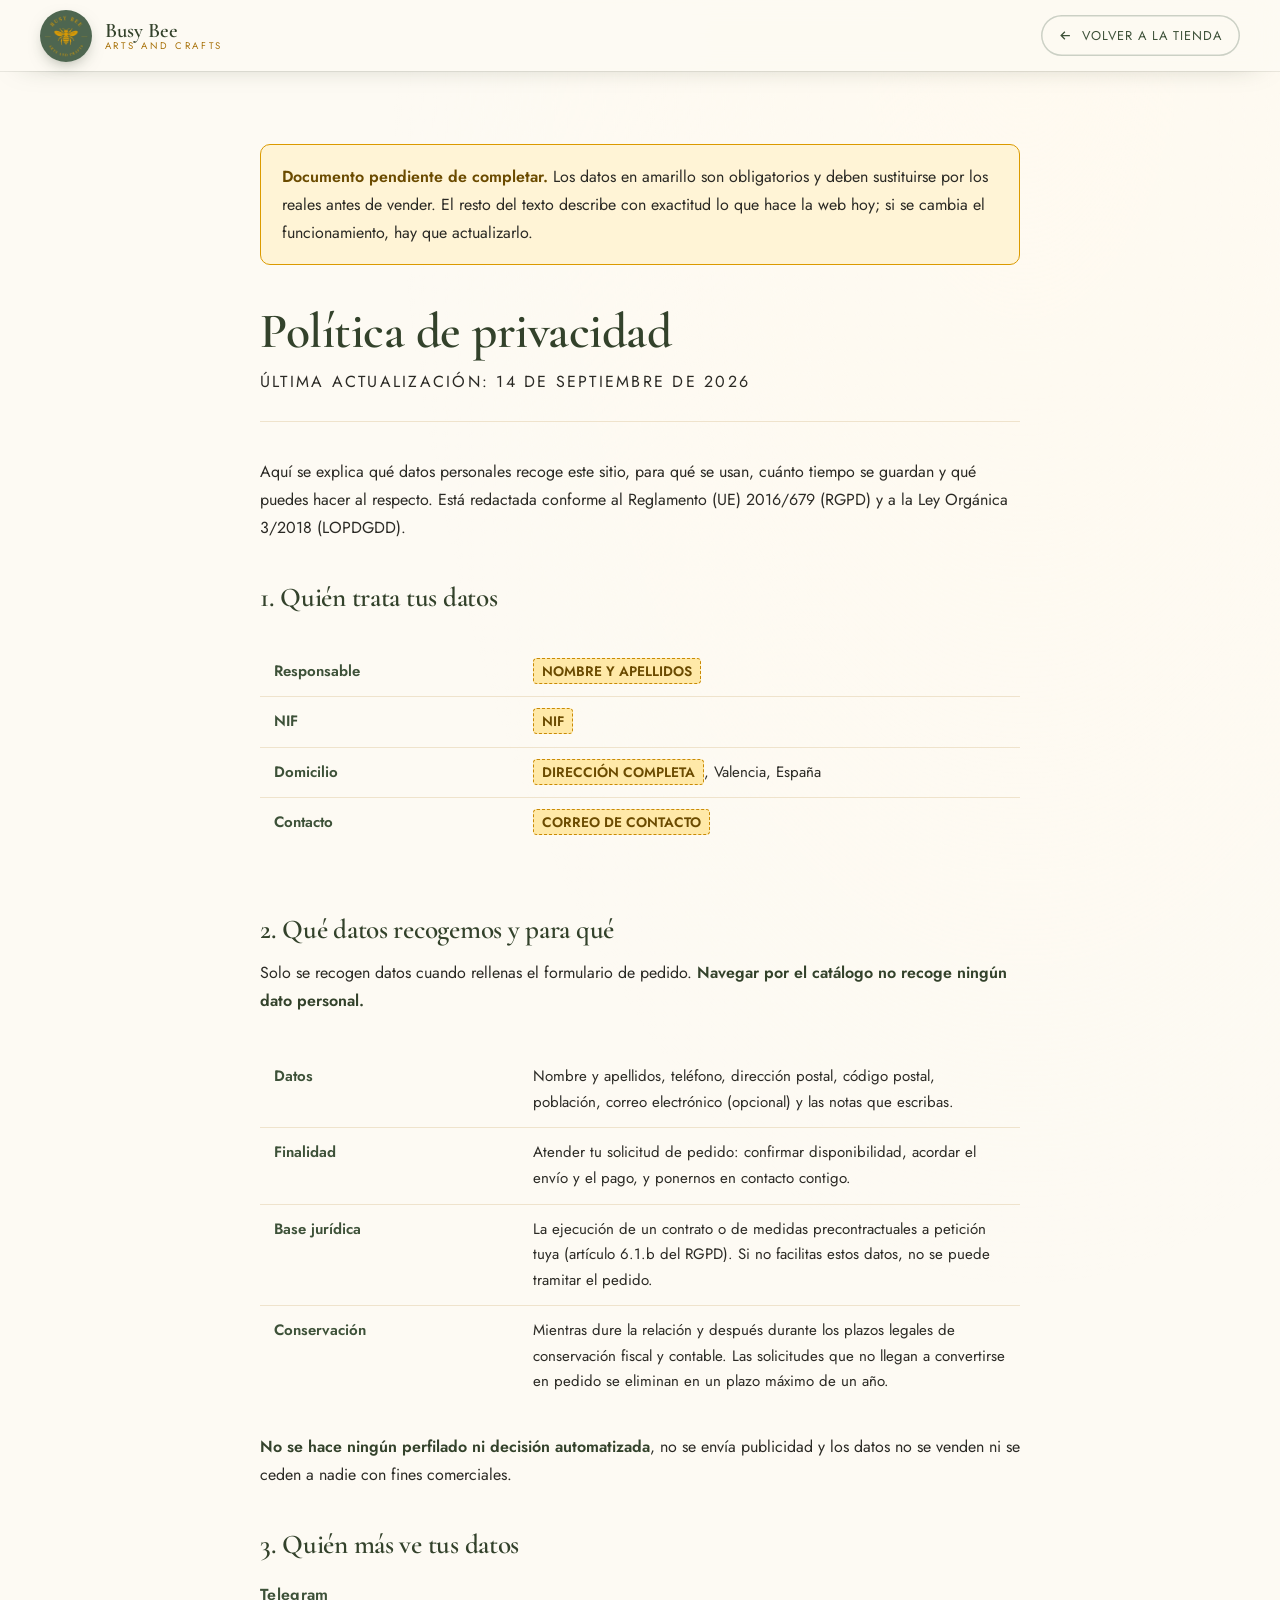
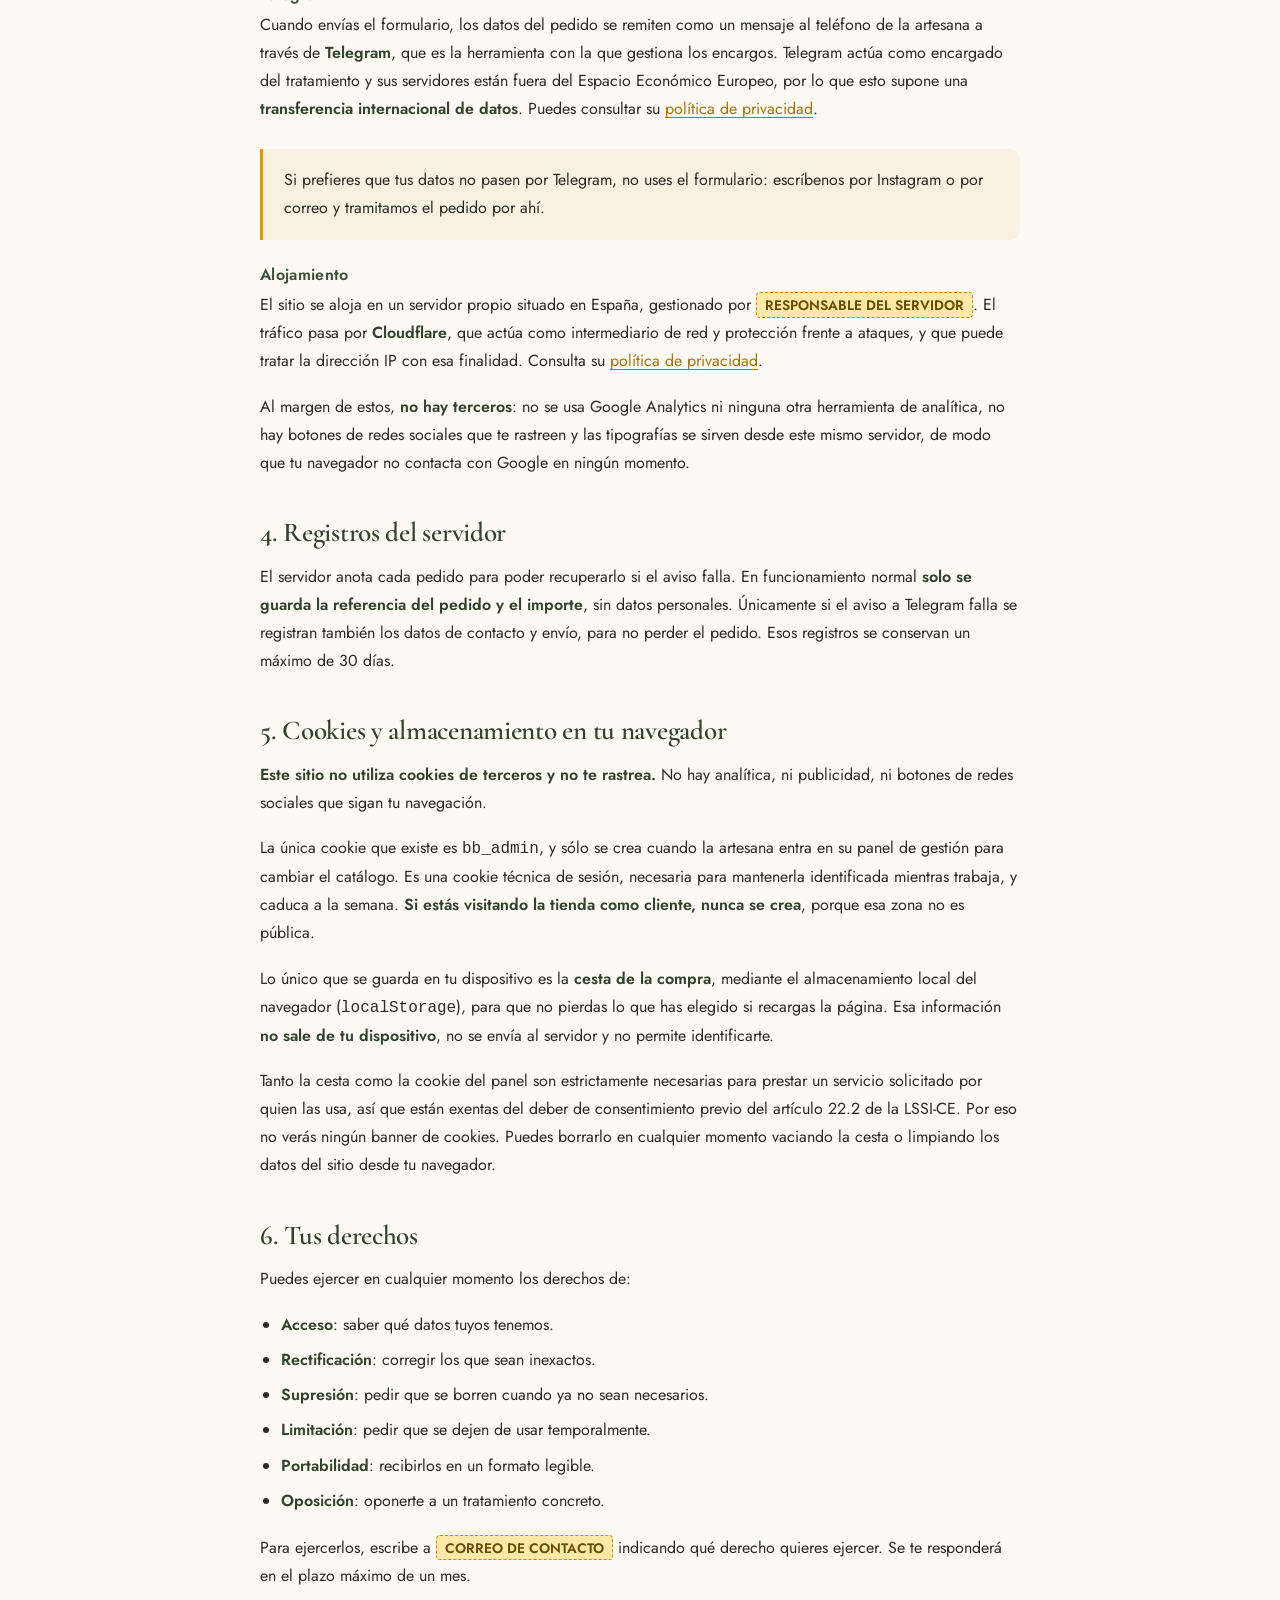
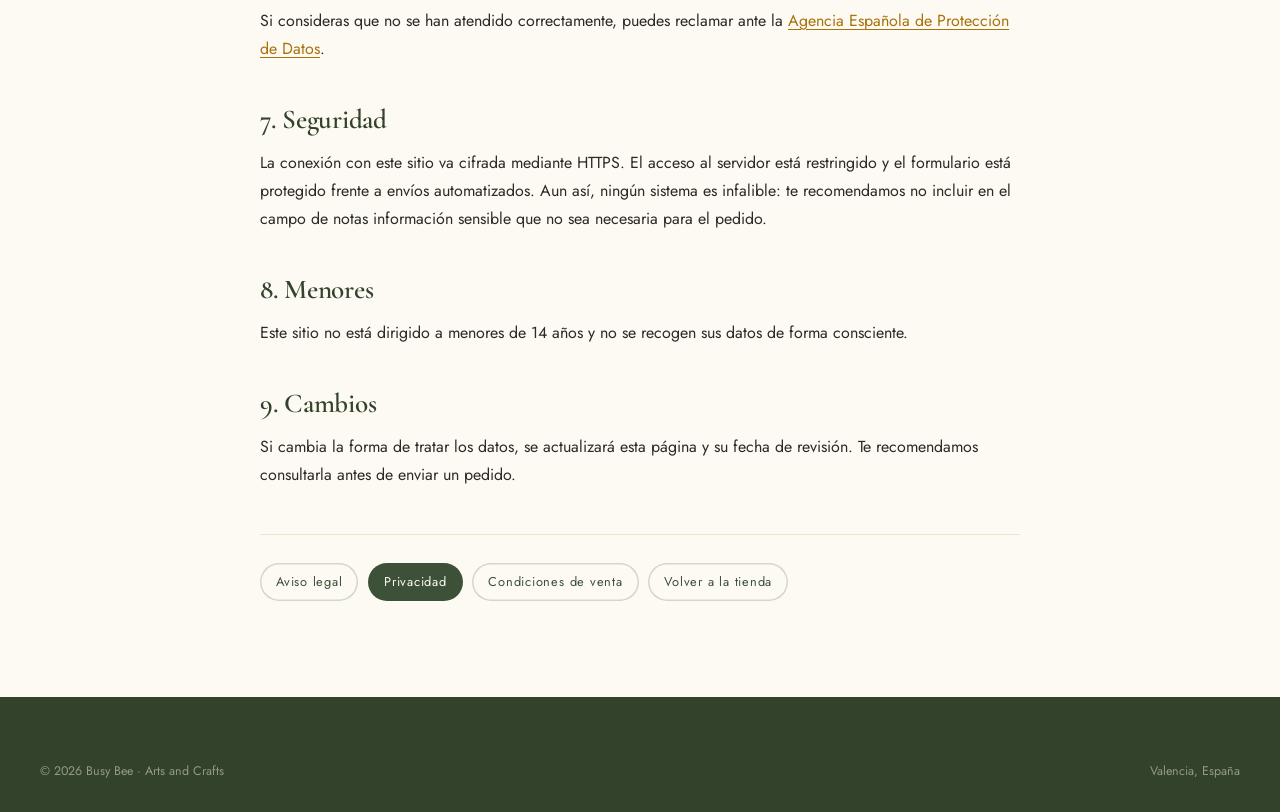
==== commit c186406a: "Panel para que Raquel gestione el catálogo El catálogo sale del código y pasa a un JSON en una carpe" ====
--- a/public/privacidad.html
+++ b/public/privacidad.html
@@ -145,8 +145,15 @@
 
     <h2>5. Cookies y almacenamiento en tu navegador</h2>
     <p>
-      <strong>Este sitio no utiliza cookies</strong> ni de terceros ni propias, y no te
-      rastrea.
+      <strong>Este sitio no utiliza cookies de terceros y no te rastrea.</strong> No hay
+      analítica, ni publicidad, ni botones de redes sociales que sigan tu navegación.
+    </p>
+    <p>
+      La única cookie que existe es <code>bb_admin</code>, y sólo se crea cuando la
+      artesana entra en su panel de gestión para cambiar el catálogo. Es una cookie
+      técnica de sesión, necesaria para mantenerla identificada mientras trabaja, y
+      caduca a la semana. <strong>Si estás visitando la tienda como cliente, nunca se
+      crea</strong>, porque esa zona no es pública.
     </p>
     <p>
       Lo único que se guarda en tu dispositivo es la <strong>cesta de la compra</strong>,
@@ -156,10 +163,10 @@
       identificarte.
     </p>
     <p>
-      Al tratarse de un almacenamiento estrictamente necesario para prestar un servicio
-      que tú has solicitado —recordar tu cesta—, está exento del deber de consentimiento
-      previo del artículo 22.2 de la LSSI-CE, por lo que no verás ningún banner de
-      cookies. Puedes borrarlo en cualquier momento vaciando la cesta o limpiando los
+      Tanto la cesta como la cookie del panel son estrictamente necesarias para prestar
+      un servicio solicitado por quien las usa, así que están exentas del deber de
+      consentimiento previo del artículo 22.2 de la LSSI-CE. Por eso no verás ningún
+      banner de cookies. Puedes borrarlo en cualquier momento vaciando la cesta o limpiando los
       datos del sitio desde tu navegador.
     </p>
 
--- a/public/assets/css/style.css
+++ b/public/assets/css/style.css
@@ -41,6 +41,10 @@
 }
 
 *,*::before,*::after{box-sizing:border-box}
+
+/* El atributo hidden lo pisa cualquier regla de clase que ponga display,
+   así que aquí se le devuelve la última palabra. */
+[hidden]{display:none !important}
 
 html{scroll-behavior:smooth;scroll-padding-top:88px}
 
@@ -986,8 +990,8 @@
     grid-area:acciones;
     flex-direction:row;align-items:center;justify-content:space-between;
   }
-  .volver{font-size:0;padding:.6rem;gap:0}
-  .volver svg{width:17px;height:17px}
+  .pantalla__barra .volver{font-size:0;padding:.6rem;gap:0}
+  .pantalla__barra .volver svg{width:17px;height:17px}
   .dos-columnas{grid-template-columns:1fr}
   .pantalla__barra .marca__lema{display:none}
 }
